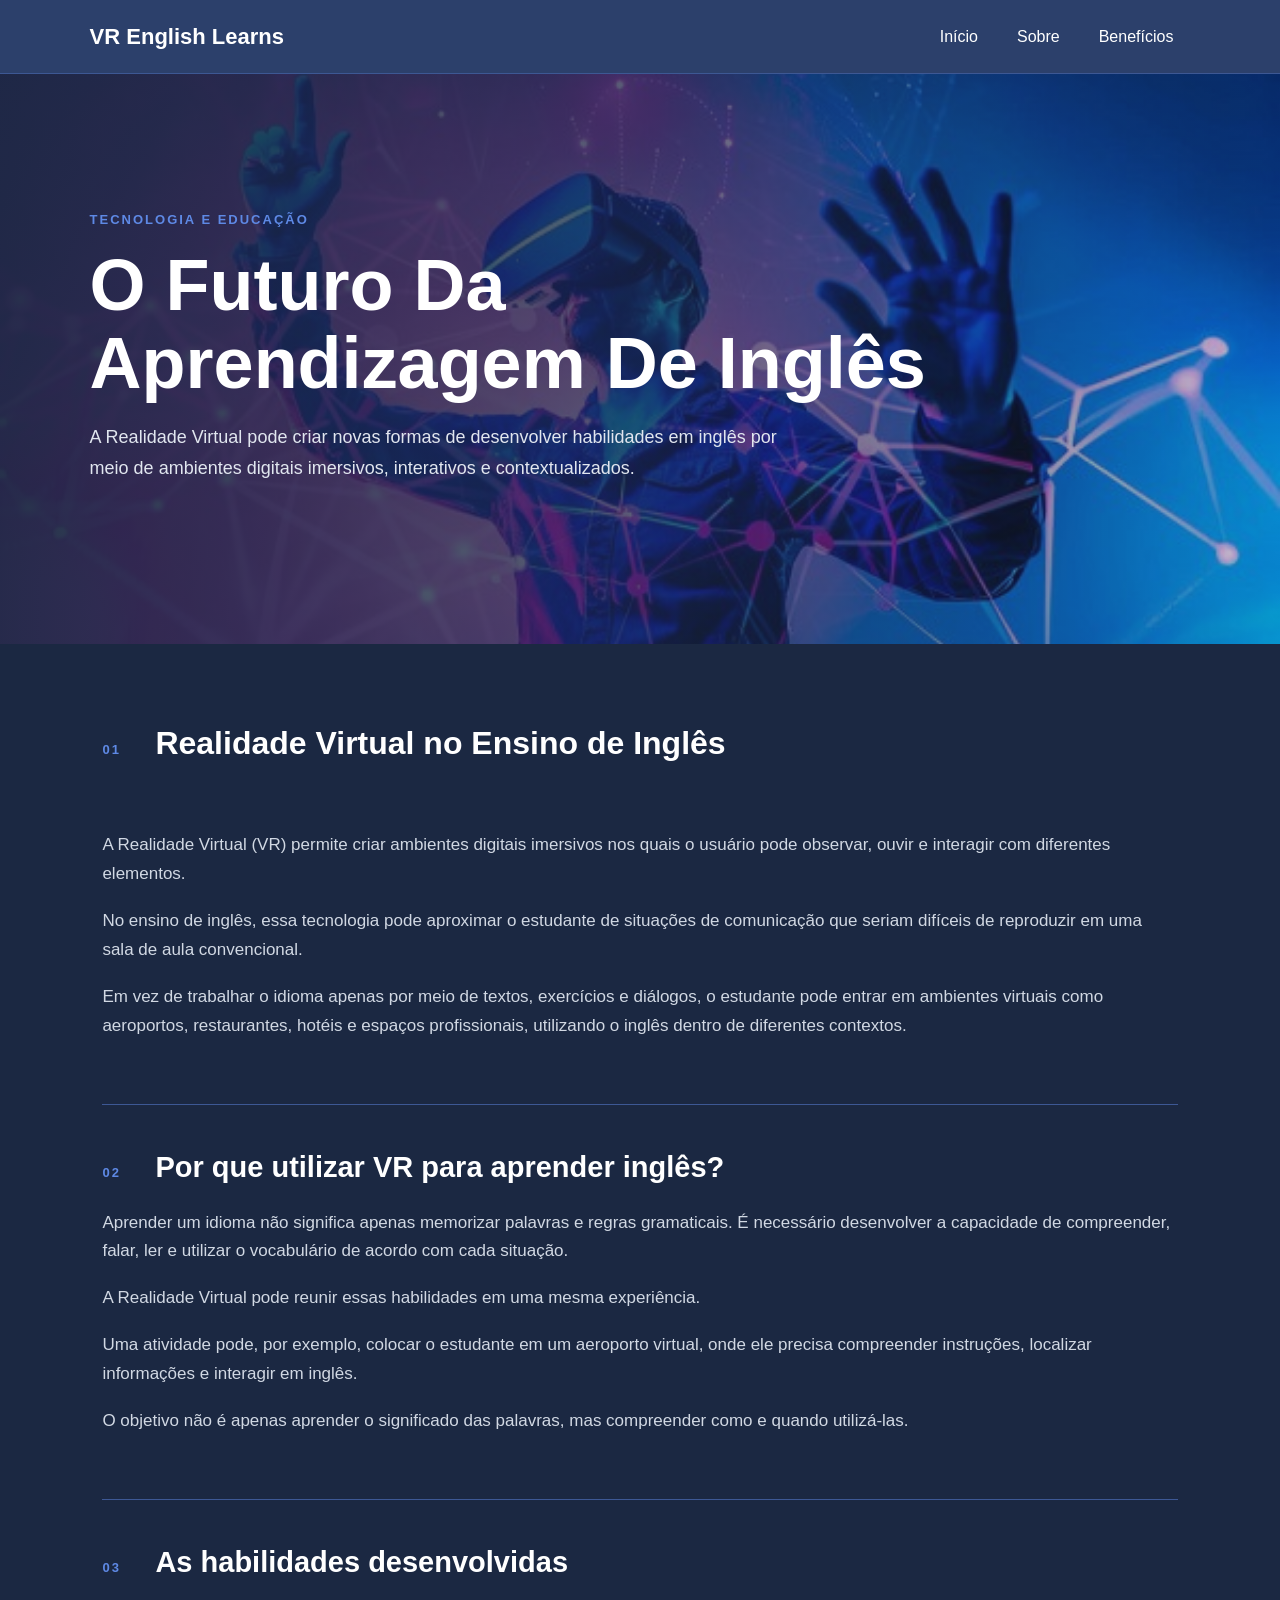
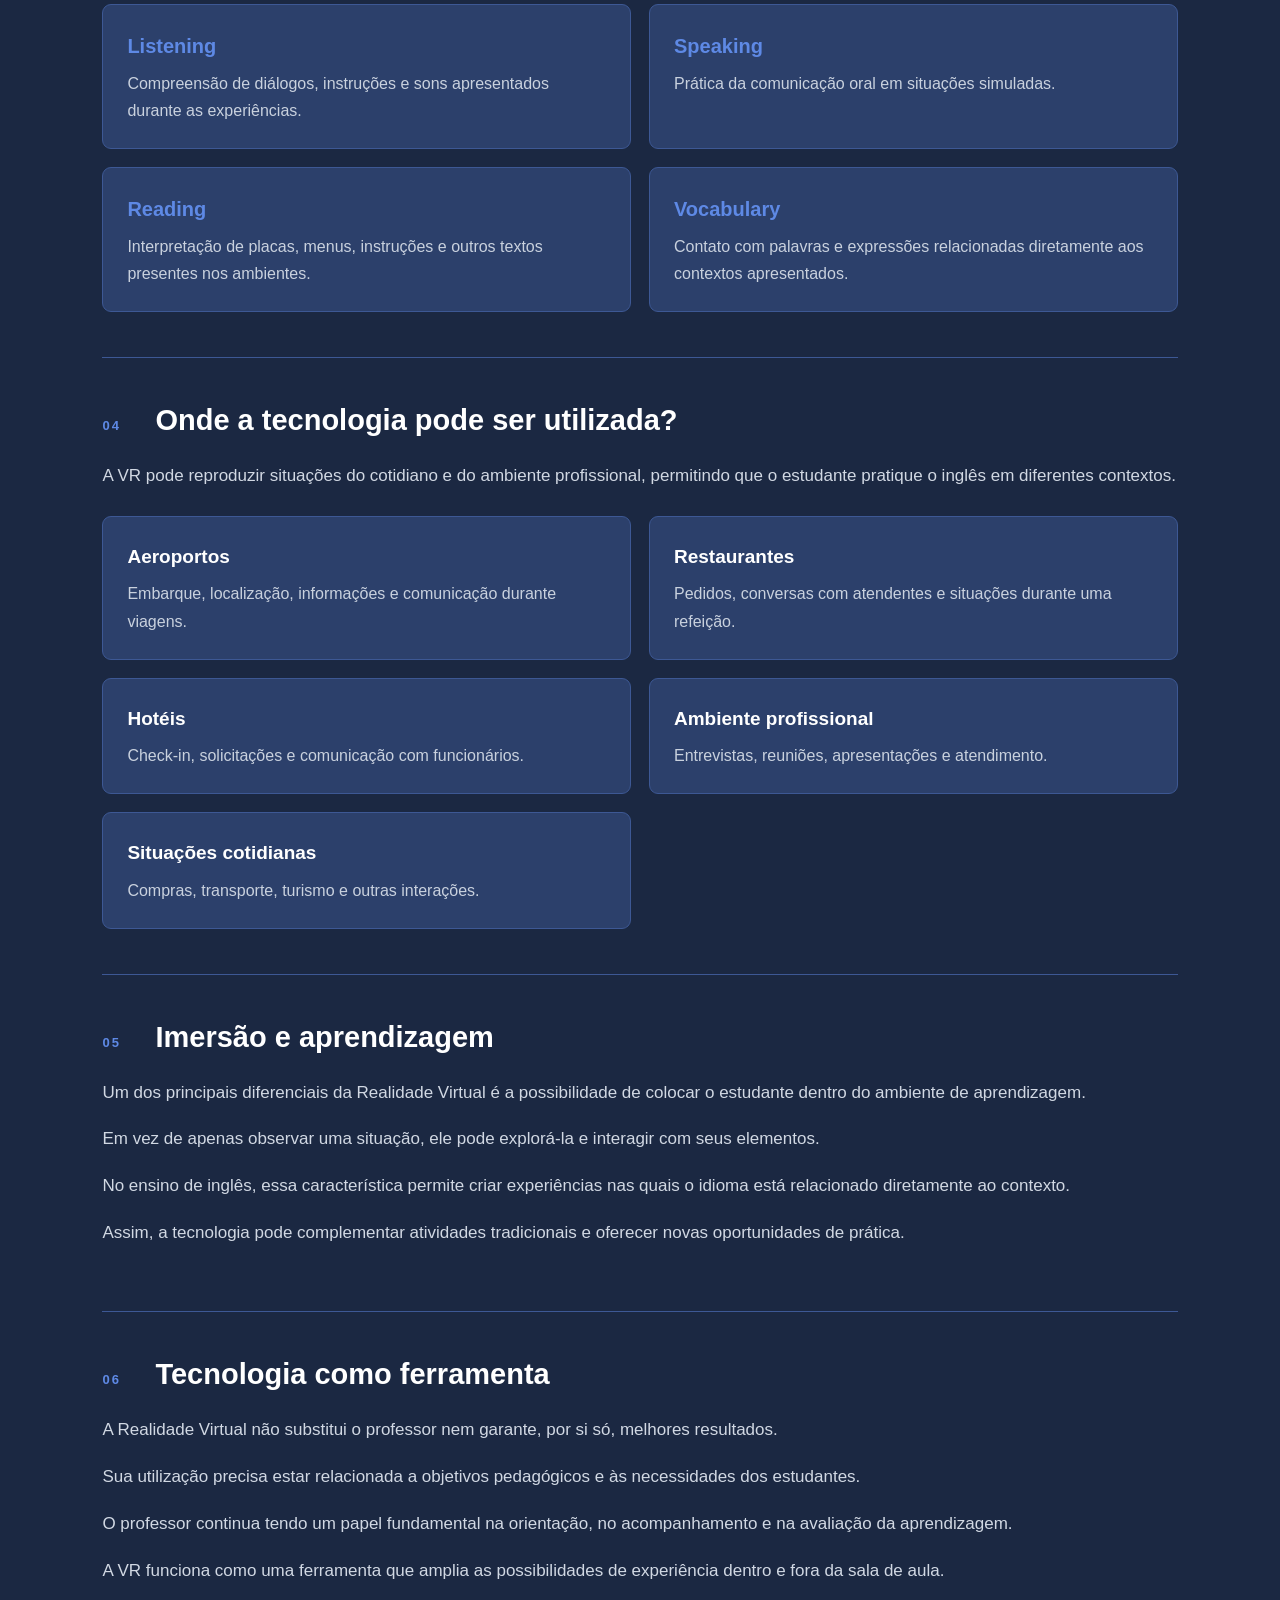
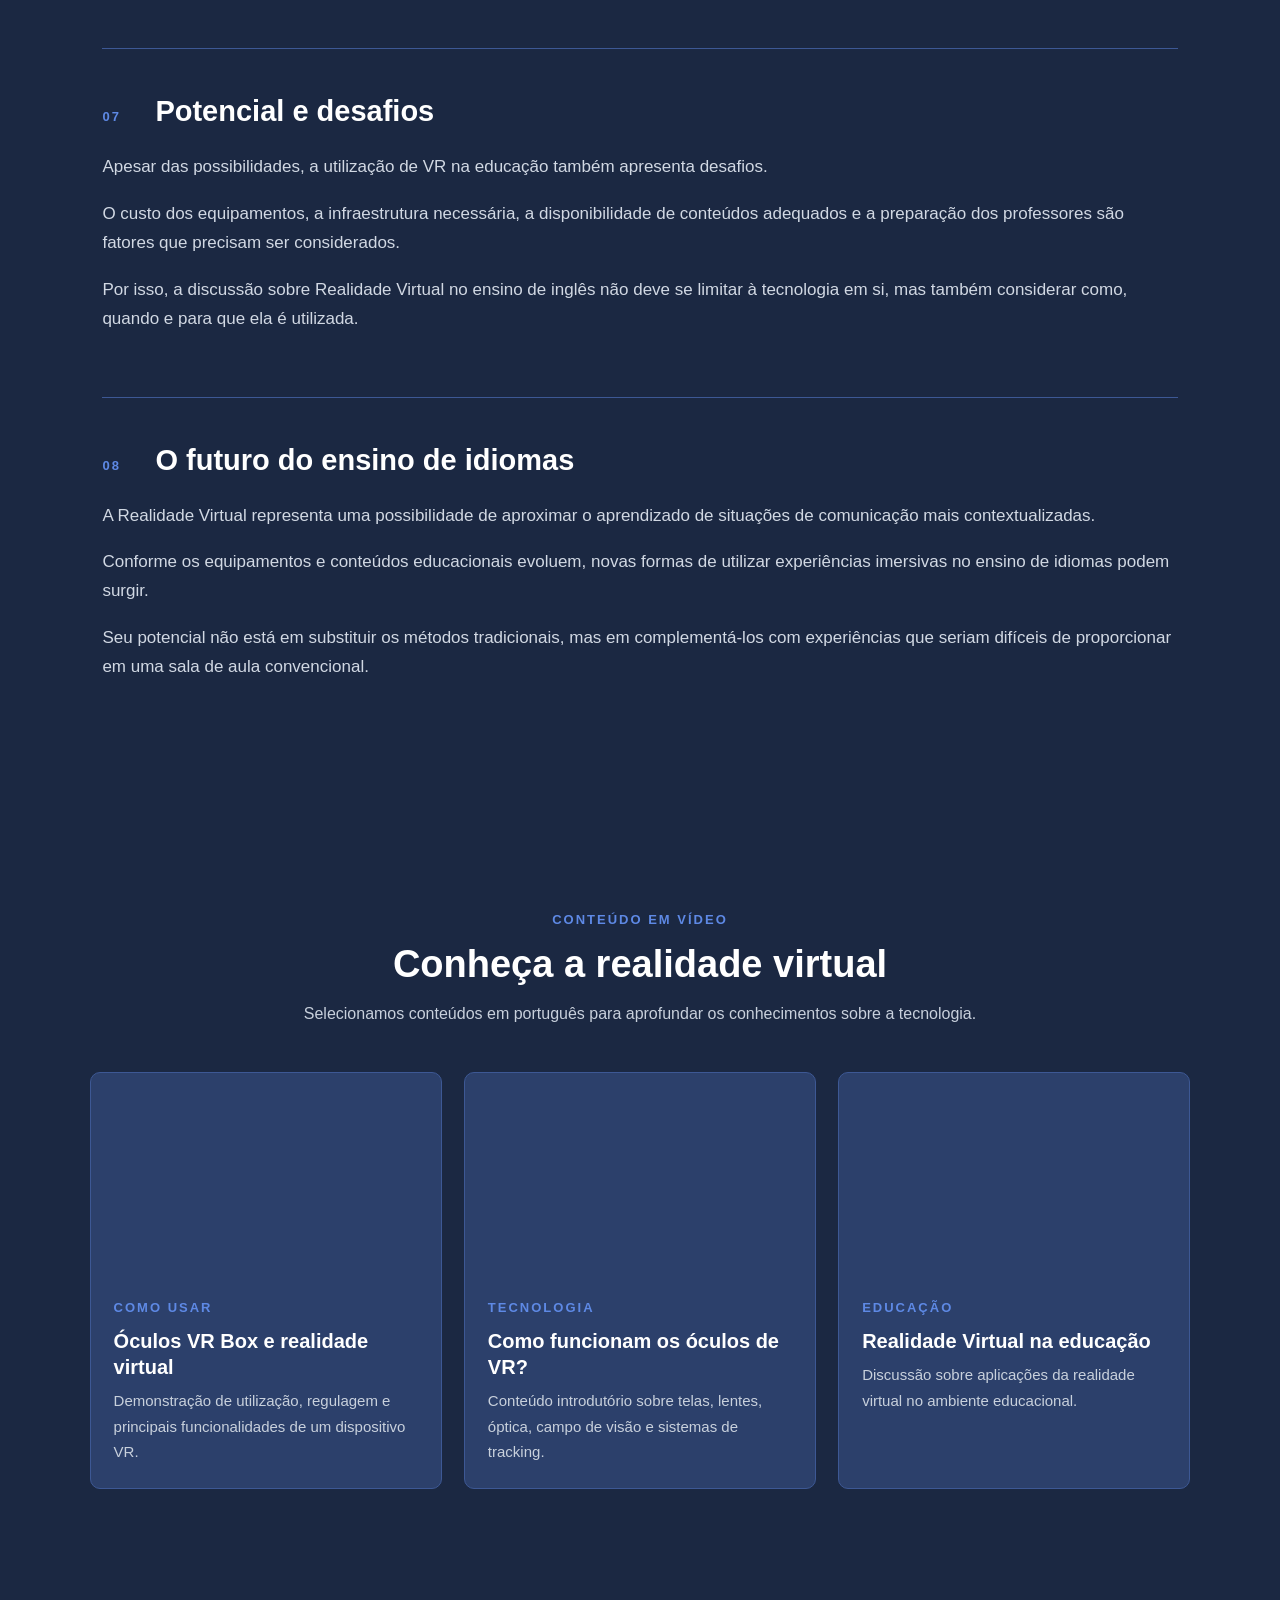
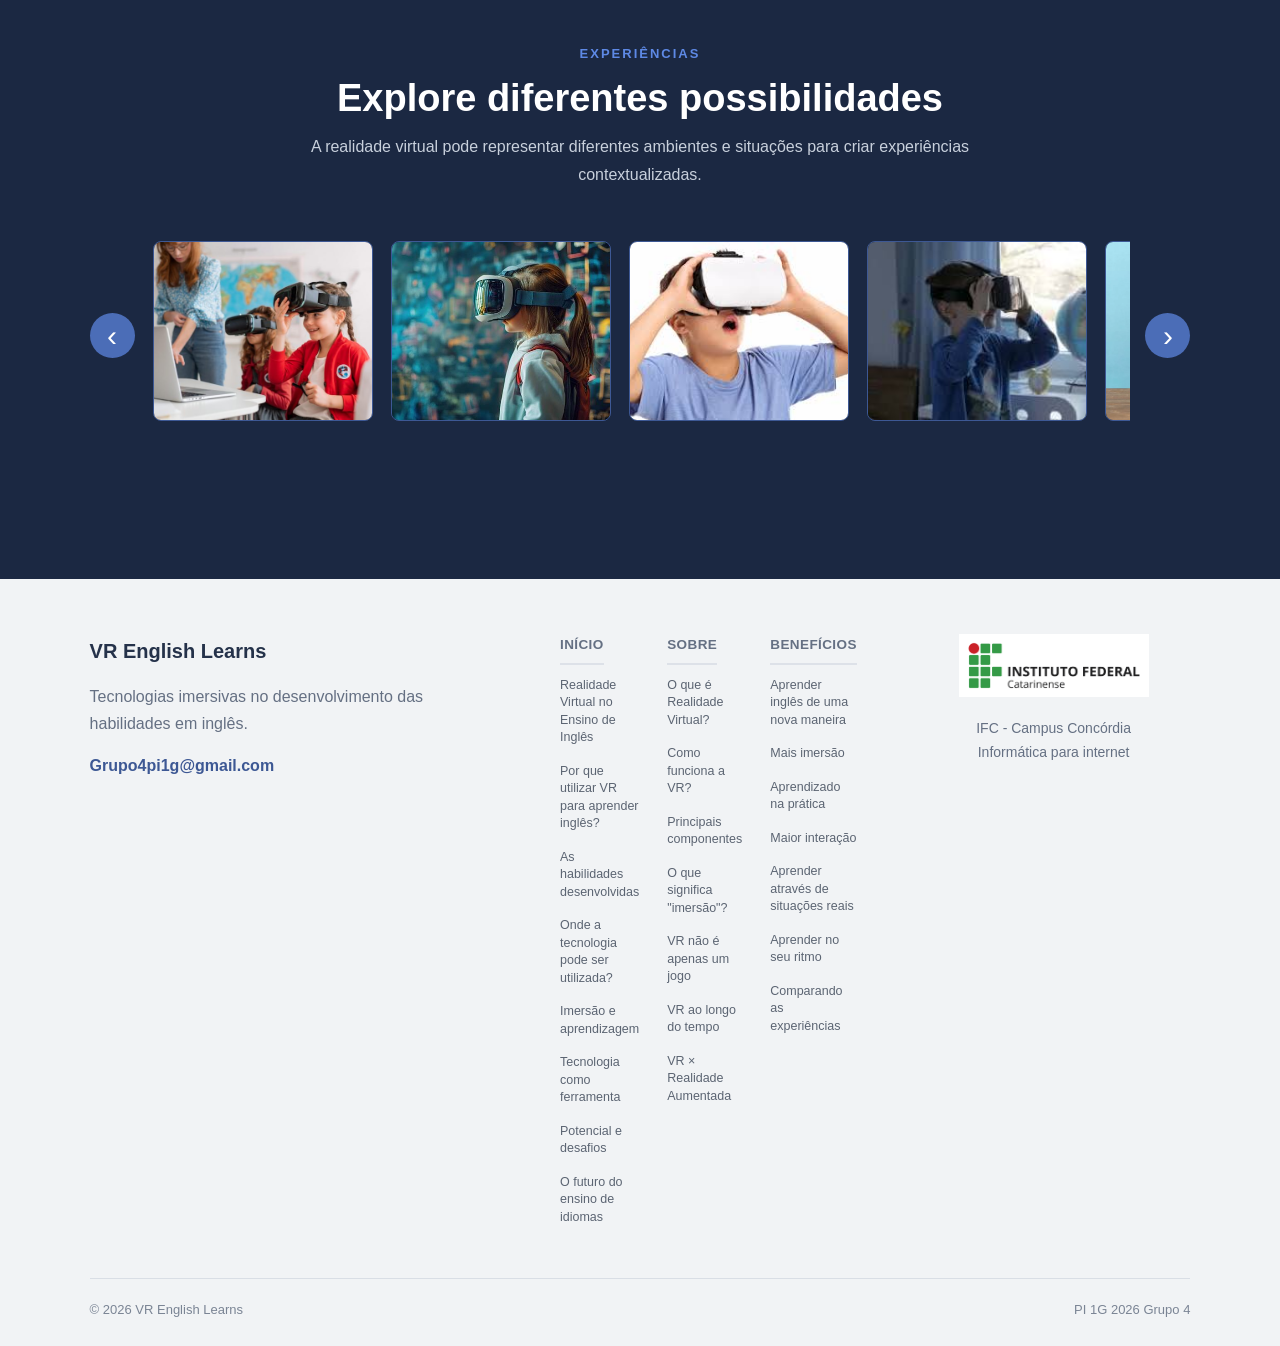
==== index.html @ e9de9f33 "Rename Index.html to index.html" ====
<!DOCTYPE html>
<html lang="pt-BR">
<head>
    <meta charset="UTF-8">
    <meta name="viewport" content="width=device-width, initial-scale=1.0">
    <title>VR English Learns - Realidade Virtual no Ensino de Inglês</title>
    <link rel="stylesheet" href="css/style.css">
    <script src="javascript/Scripts.js" defer></script>
</head>

<body>

<header id="header">

    <div class="logo">
        VR English Learns
    </div>

    <nav>
        <a href="index.html">Início</a>
        <a href="paginas/sobre.html">Sobre</a>
        <a href="paginas/beneficios.html">Benefícios</a>
    </nav>

</header>

<main>

    <section class="hero">

        <img src="imagens/inicio.jpeg" alt="Realidade virtual">

        <div class="hero-overlay"></div>

        <div class="hero-conteudo">

            <span class="tag">TECNOLOGIA E EDUCAÇÃO</span>

            <h1>O Futuro Da Aprendizagem De Inglês</h1>

            <p>
                A Realidade Virtual pode criar novas formas de
                desenvolver habilidades em inglês por meio de
                ambientes digitais imersivos, interativos e
                contextualizados.
            </p>

        </div>

    </section>


    <section class="secao_texto">

        <div class="titulo-secao">
            <span>01</span>
            <h2>Realidade Virtual no Ensino de Inglês</h2>
        </div>

        <div class="texto-informativo">

            <p>
                A Realidade Virtual (VR) permite criar ambientes
                digitais imersivos nos quais o usuário pode observar,
                ouvir e interagir com diferentes elementos.
            </p>

            <p>
                No ensino de inglês, essa tecnologia pode aproximar
                o estudante de situações de comunicação que seriam
                difíceis de reproduzir em uma sala de aula convencional.
            </p>

            <p>
                Em vez de trabalhar o idioma apenas por meio de textos,
                exercícios e diálogos, o estudante pode entrar em
                ambientes virtuais como aeroportos, restaurantes,
                hotéis e espaços profissionais, utilizando o inglês
                dentro de diferentes contextos.
            </p>

        </div>


        <div class="texto-informativo">

            <div class="titulo-secao pequeno">
                <span>02</span>
                <h2>Por que utilizar VR para aprender inglês?</h2>
            </div>


            <p>
                Aprender um idioma não significa apenas memorizar
                palavras e regras gramaticais. É necessário desenvolver
                a capacidade de compreender, falar, ler e utilizar
                o vocabulário de acordo com cada situação.
            </p>
         

            <p>
                A Realidade Virtual pode reunir essas habilidades
                em uma mesma experiência.
            </p>

            <p>
                Uma atividade pode, por exemplo, colocar o estudante
                em um aeroporto virtual, onde ele precisa compreender
                instruções, localizar informações e interagir em inglês.
            </p>

            <p>
                O objetivo não é apenas aprender o significado das
                palavras, mas compreender como e quando utilizá-las.
            </p>

        </div>


        <div class="texto-informativo">

            <div class="titulo-secao pequeno">
                <span>03</span>
                <h2>As habilidades desenvolvidas</h2>
            </div>

            <div class="habilidades">

                <div>
                    <strong>Listening</strong>
                    <p>
                        Compreensão de diálogos, instruções e sons
                        apresentados durante as experiências.
                    </p>
                </div>

                <div>
                    <strong>Speaking</strong>
                    <p>
                        Prática da comunicação oral em situações
                        simuladas.
                    </p>
                </div>

                <div>
                    <strong>Reading</strong>
                    <p>
                        Interpretação de placas, menus, instruções
                        e outros textos presentes nos ambientes.
                    </p>
                </div>

                <div>
                    <strong>Vocabulary</strong>
                    <p>
                        Contato com palavras e expressões relacionadas
                        diretamente aos contextos apresentados.
                    </p>
                </div>

            </div>

        </div>


        <div class="texto-informativo">

            <div class="titulo-secao pequeno">
                <span>04</span>
                <h2>Onde a tecnologia pode ser utilizada?</h2>
            </div>

            <p>
                A VR pode reproduzir situações do cotidiano e do
                ambiente profissional, permitindo que o estudante
                pratique o inglês em diferentes contextos.
            </p>

            <div class="contextos">

                <div>
                    <h3>Aeroportos</h3>
                    <p>
                        Embarque, localização, informações e
                        comunicação durante viagens.
                    </p>
                </div>

                <div>
                    <h3>Restaurantes</h3>
                    <p>
                        Pedidos, conversas com atendentes e
                        situações durante uma refeição.
                    </p>
                </div>

                <div>
                    <h3>Hotéis</h3>
                    <p>
                        Check-in, solicitações e comunicação
                        com funcionários.
                    </p>
                </div>

                <div>
                    <h3>Ambiente profissional</h3>
                    <p>
                        Entrevistas, reuniões, apresentações
                        e atendimento.
                    </p>
                </div>

                <div>
                    <h3>Situações cotidianas</h3>
                    <p>
                        Compras, transporte, turismo e
                        outras interações.
                    </p>
                </div>

            </div>

        </div>


        <div class="texto-informativo">

            <div class="titulo-secao pequeno">
                <span>05</span>
                <h2>Imersão e aprendizagem</h2>
            </div>

            <p>
                Um dos principais diferenciais da Realidade Virtual
                é a possibilidade de colocar o estudante dentro do
                ambiente de aprendizagem.
            </p>

            <p>
                Em vez de apenas observar uma situação, ele pode
                explorá-la e interagir com seus elementos.
            </p>

            <p>
                No ensino de inglês, essa característica permite
                criar experiências nas quais o idioma está relacionado
                diretamente ao contexto.
            </p>

            <p>
                Assim, a tecnologia pode complementar atividades
                tradicionais e oferecer novas oportunidades de prática.
            </p>

        </div>


        <div class="texto-informativo">

            <div class="titulo-secao pequeno">
                <span>06</span>
                <h2>Tecnologia como ferramenta</h2>
            </div>

            <p>
                A Realidade Virtual não substitui o professor nem
                garante, por si só, melhores resultados.
            </p>

            <p>
                Sua utilização precisa estar relacionada a objetivos
                pedagógicos e às necessidades dos estudantes.
            </p>

            <p>
                O professor continua tendo um papel fundamental
                na orientação, no acompanhamento e na avaliação
                da aprendizagem.
            </p>

            <p>
                A VR funciona como uma ferramenta que amplia as
                possibilidades de experiência dentro e fora da
                sala de aula.
            </p>

        </div>


        <div class="texto-informativo">

            <div class="titulo-secao pequeno">
                <span>07</span>
                <h2>Potencial e desafios</h2>
            </div>

            <p>
                Apesar das possibilidades, a utilização de VR na
                educação também apresenta desafios.
            </p>

            <p>
                O custo dos equipamentos, a infraestrutura necessária,
                a disponibilidade de conteúdos adequados e a preparação
                dos professores são fatores que precisam ser considerados.
            </p>

            <p>
                Por isso, a discussão sobre Realidade Virtual no ensino
                de inglês não deve se limitar à tecnologia em si, mas
                também considerar como, quando e para que ela é utilizada.
            </p>

        </div>


        <div class="texto-informativo">

            <div class="titulo-secao pequeno">
                <span>08</span>
                <h2>O futuro do ensino de idiomas</h2>
            </div>

            <p>
                A Realidade Virtual representa uma possibilidade de
                aproximar o aprendizado de situações de comunicação
                mais contextualizadas.
            </p>

            <p>
                Conforme os equipamentos e conteúdos educacionais
                evoluem, novas formas de utilizar experiências
                imersivas no ensino de idiomas podem surgir.
            </p>

            <p>
                Seu potencial não está em substituir os métodos
                tradicionais, mas em complementá-los com experiências
                que seriam difíceis de proporcionar em uma sala de
                aula convencional.
            </p>

        </div>

    </section>


    <section class="secao videos">

        <div class="titulo-central">

            <span>CONTEÚDO EM VÍDEO</span>

            <h2>Conheça a realidade virtual</h2>

            <p>
                Selecionamos conteúdos em português para aprofundar
                os conhecimentos sobre a tecnologia.
            </p>

        </div>

        <div class="videos-grid">

            <article class="video-card">

                <iframe
                    src="https://www.youtube.com/embed/bvEATBh4sY0"
                    title="Óculos VR Box - Como usar"
                    allowfullscreen>
                </iframe>

                <div>
                    <span>COMO USAR</span>
                    <h3>Óculos VR Box e realidade virtual</h3>
                    <p>
                        Demonstração de utilização, regulagem e
                        principais funcionalidades de um dispositivo VR.
                    </p>
                </div>

            </article>


            <article class="video-card">

                <iframe
                    src="https://www.youtube.com/embed/LKYN8C24J9c"
                    title="Como funcionam os óculos de realidade virtual"
                    allowfullscreen>
                </iframe>

                <div>
                    <span>TECNOLOGIA</span>
                    <h3>Como funcionam os óculos de VR?</h3>
                    <p>
                        Conteúdo introdutório sobre telas, lentes,
                        óptica, campo de visão e sistemas de tracking.
                    </p>
                </div>

            </article>


            <article class="video-card">

                <iframe
                    src="https://www.youtube.com/embed/qySUPrW4q5M"
                    title="Como a realidade virtual pode ser usada na educação"
                    allowfullscreen>
                </iframe>

                <div>
                    <span>EDUCAÇÃO</span>
                    <h3>Realidade Virtual na educação</h3>
                    <p>
                        Discussão sobre aplicações da realidade
                        virtual no ambiente educacional.
                    </p>
                </div>

            </article>

        </div>

    </section>


    <section class="carrossel-secao">

        <div class="titulo-central">

            <span>EXPERIÊNCIAS</span>

            <h2>Explore diferentes possibilidades</h2>

            <p>
                A realidade virtual pode representar diferentes
                ambientes e situações para criar experiências
                contextualizadas.
            </p>

        </div>

        <div class="carrossel-wrapper">

            <button id="anterior" class="carrossel-botao">‹</button>

            <div class="carrossel" id="carrossel">

                <div class="card-carrossel">
                    <img src="imagens/c1.jpg" alt="Experiência VR">
                </div>

                <div class="card-carrossel">
                    <img src="imagens/c2.jpg" alt="Experiência VR">
                </div>

                <div class="card-carrossel">
                    <img src="imagens/c3.jpg" alt="Experiência VR">
                </div>

                <div class="card-carrossel">
                    <img src="imagens/c4.jpg" alt="Experiência VR">
                </div>

                <div class="card-carrossel">
                    <img src="imagens/c5.jpg" alt="Experiência VR">
                </div>

                <div class="card-carrossel">
                    <img src="imagens/c6.jpg" alt="Experiência VR">
                </div>

                <div class="card-carrossel">
                    <img src="imagens/c7.jpg" alt="Experiência VR">
                </div>

                <div class="card-carrossel">
                    <img src="imagens/c8.jpg" alt="Experiência VR">
                </div>

                <div class="card-carrossel">
                    <img src="imagens/c9.jpg" alt="Experiência VR">
                </div>

                <div class="card-carrossel">
                    <img src="imagens/c10.jpg" alt="Experiência VR">
                </div>

                <div class="card-carrossel">
                    <img src="imagens/c11.jpg" alt="Experiência VR">
                </div>

            </div>

            <button id="proximo" class="carrossel-botao">›</button>

        </div>

    </section>

</main>


<footer id="footer">

    <div class="footer-conteudo">

        <div class="footer-coluna">

            <h3>VR English Learns</h3>

            <p>
                Tecnologias imersivas no desenvolvimento
                das habilidades em inglês.
            </p>

            <p class="email">
                Grupo4pi1g@gmail.com
            </p>

        </div>


      <div class="footer-coluna footer-coluna--mapa">

    

    <div class="footer-mapa-grupo">
        <a href="index.html" class="footer-mapa-titulo">Início</a>
        <a href="#vr_no_ensino">Realidade Virtual no Ensino de Inglês</a>
        <a href="#pq_utilizar">Por que utilizar VR para aprender inglês?</a>
        <a href="#habilidades">As habilidades desenvolvidas</a>
        <a href="#onde_usada">Onde a tecnologia pode ser utilizada?</a>
        <a href="#imersao">Imersão e aprendizagem</a>
        <a href="#tech_ferramente">Tecnologia como ferramenta</a>
        <a href="#potencial">Potencial e desafios</a>
        <a href="#futuro_ensino">O futuro do ensino de idiomas</a>
    </div>

    <div class="footer-mapa-grupo">
        <a href="paginas/sobre.html" class="footer-mapa-titulo">Sobre</a>
        <a href="paginas/sobre.html#o_que_e">O que é Realidade Virtual?</a>
        <a href="paginas/sobre.html#funcionamento">Como funciona a VR?</a>
        <a href="paginas/sobre.html#componentes">Principais componentes</a>
        <a href="paginas/sobre.html#imersao">O que significa "imersão"?</a>
        <a href="paginas/sobre.html#vr_apenas_jogo">VR não é apenas um jogo</a>
        <a href="paginas/sobre.html#vr_tempo">VR ao longo do tempo</a>
        <a href="paginas/sobre.html#vr_aumentada">VR × Realidade Aumentada</a>
    </div>

    <div class="footer-mapa-grupo">
        <a href="paginas/beneficios.html" class="footer-mapa-titulo">Benefícios</a>
        <a href="paginas/beneficios.html#1">Aprender inglês de uma nova maneira</a>
        <a href="paginas/beneficios.html#2">Mais imersão</a>
        <a href="paginas/beneficios.html#3">Aprendizado na prática</a>
        <a href="paginas/beneficios.html#4">Maior interação</a>
        <a href="paginas/beneficios.html#5">Aprender através de situações reais</a>
        <a href="paginas/beneficios.html#6">Aprender no seu ritmo</a>
        <a href="paginas/beneficios.html#7">Comparando as experiências</a>
    </div>

</div>


        <div class="footer-coluna footer-ifc">

            <img
                src="imagens/Logo_IFC_horizontal.png"
                alt="Logo do Instituto Federal Catarinense">

            <p>IFC - Campus Concórdia<br>
               Informática para internet
            </p>
            

        </div>

    </div>


    <div class="footer-bottom">

        <p>© 2026 VR English Learns</p>

        <p>PI 1G 2026 Grupo 4</p>

    </div>

</footer>


<button id="topo">↑</button>

</body>
</html>
---- css/style.css ----
:root {
    --azul-escuro: #1B2842;
    --azul-4: #2C406B;
    --azul-3: #3D5894;
    --azul-2: #4B6DB7;
    --azul-1: #5E89E5;
    --branco: #FFFFFF;
    --cinza: #F1F3F5;
    --cinza-borda: #D9DEE5;
    --texto: #25324A;
    --texto-claro: #657083;
}

* {
    margin: 0;
    padding: 0;
    box-sizing: border-box;
}

html {
    scroll-behavior: smooth;
}

body {
    background: var(--azul-escuro);
    color: var(--branco);
    font-family: Arial, Helvetica, sans-serif;
    line-height: 1.7;
}

a {
    text-decoration: none;
}

#header {
    width: 100%;
    min-height: 74px;
    padding: 0 7%;
    display: flex;
    align-items: center;
    justify-content: space-between;
    background: var(--azul-4);
    border-bottom: 1px solid var(--azul-3);
    position: sticky;
    top: 0;
    z-index: 1000;
}

.logo {
    color: var(--branco);
    font-size: 22px;
    font-weight: bold;
}

#header nav {
    display: flex;
    gap: 5px;
}

#header nav a {
    padding: 10px 17px;
    color: var(--branco);
    border-radius: 6px;
    transition: background 0.2s;
}

#header nav a:hover {
    background: var(--azul-3);
}

.menu-btn {
    display: none;
    border: 0;
    background: transparent;
    color: white;
    font-size: 27px;
    cursor: pointer;
}

.hero {
    min-height: 570px;
    position: relative;
    display: flex;
    align-items: center;
    overflow: hidden;
}

.hero img {
    position: absolute;
    inset: 0;
    width: 100%;
    height: 100%;
    object-fit: cover;
}

.hero-overlay {
    position: absolute;
    inset: 0;
    background: linear-gradient(
        90deg,
        rgba(27, 40, 66, 0.95),
        rgba(27, 40, 66, 0.72),
        rgba(27, 40, 66, 0.25)
    );
}

.hero-conteudo {
    width: 86%;
    max-width: 1200px;
    margin: auto;
    position: relative;
    z-index: 2;
}

.tag,
.titulo-secao span,
.titulo-central span,
.video-card span {
    color: var(--azul-1);
    font-size: 13px;
    font-weight: bold;
    letter-spacing: 2px;
}

.hero-conteudo h1 {
    max-width: 850px;
    margin: 15px 0 20px;
    font-size: clamp(42px, 6vw, 72px);
    line-height: 1.08;
}

.hero-conteudo p {
    max-width: 700px;
    margin-bottom: 30px;
    color: #E1E6EF;
    font-size: 18px;
}

.botao {
    display: inline-block;
    padding: 13px 23px;
    background: var(--azul-1);
    color: white;
    border-radius: 7px;
    font-weight: bold;
    transition: background 0.2s, transform 0.2s;
}

.botao:hover {
    background: var(--azul-2);
    transform: translateY(-2px);
}

.secao_texto {
    width: 84%;
    max-width: 1150px;
    margin: auto;
    padding: 80px 0;
}

.texto-informativo {
    padding: 45px 0;
    border-bottom: 1px solid var(--azul-3);
    scroll-margin-top: 100px;
}

.texto-informativo:last-child {
    border-bottom: 0;
}

.titulo-secao {
    display: flex;
    align-items: baseline;
    gap: 18px;
    margin-bottom: 24px;
}

.titulo-secao span {
    min-width: 35px;
}

.titulo-secao h2 {
    font-size: 32px;
    line-height: 1.2;
}

.titulo-secao.pequeno h2 {
    font-size: 29px;
}

.texto-informativo > p {
    margin-bottom: 18px;
    color: #D1D8E3;
    font-size: 17px;
}

.habilidades {
    display: grid;
    grid-template-columns: repeat(2, 1fr);
    gap: 18px;
}

.habilidades div,
.contextos div,
.componentes div,
.aplicacoes div,
.situacoes div {
    padding: 24px;
    background: var(--azul-4);
    border: 1px solid var(--azul-3);
    border-radius: 9px;
}

.habilidades strong {
    color: var(--azul-1);
    font-size: 20px;
}

.habilidades p,
.contextos p,
.componentes p,
.aplicacoes p,
.situacoes p {
    margin-top: 7px;
    color: #C9D1DE;
}

.contextos {
    display: grid;
    grid-template-columns: repeat(2, 1fr);
    gap: 18px;
    margin-top: 25px;
}

.contextos h3,
.componentes h3,
.aplicacoes h3,
.situacoes h3 {
    color: white;
    font-size: 19px;
}

.componentes {
    display: grid;
    grid-template-columns: repeat(2, 1fr);
    gap: 18px;
}

.aplicacoes {
    display: grid;
    grid-template-columns: repeat(2, 1fr);
    gap: 18px;
    margin-top: 25px;
}

.linha-tempo {
    display: grid;
    grid-template-columns: repeat(2, 1fr);
    gap: 20px;
}

.linha-tempo div {
    padding: 25px;
    border-left: 3px solid var(--azul-1);
    background: var(--azul-4);
}

.linha-tempo strong {
    color: var(--azul-1);
    font-size: 19px;
}

.linha-tempo p {
    margin-top: 8px;
    color: #CBD3DF;
}

.comparacao {
    display: grid;
    grid-template-columns: 1fr 1fr;
    gap: 22px;
    margin-top: 25px;
}

.comparacao > div {
    padding: 30px;
    background: var(--azul-4);
    border: 1px solid var(--azul-3);
    border-radius: 10px;
}

.comparacao h3 {
    margin-bottom: 12px;
    color: var(--azul-1);
}

.comparacao strong {
    display: block;
    margin-bottom: 10px;
}

.formula,
.frase-destaque,
.frase-ingles {
    display: inline-block;
    margin: 12px 0 20px;
    padding: 14px 20px;
    background: var(--azul-4);
    border-left: 3px solid var(--azul-1);
    color: white;
    font-weight: bold;
}

.frase-ingles {
    font-size: 20px;
    color: var(--azul-1);
}

.processo {
    display: flex;
    flex-wrap: wrap;
    align-items: center;
    gap: 12px;
    margin: 25px 0;
}

.processo span {
    padding: 10px 16px;
    background: var(--azul-4);
    border: 1px solid var(--azul-3);
    border-radius: 6px;
}

.processo b {
    color: var(--azul-1);
}

.situacoes {
    display: grid;
    grid-template-columns: repeat(3, 1fr);
    gap: 18px;
    margin-top: 25px;
}

.comparacao-aprendizado {
    display: grid;
    grid-template-columns: 1fr 1fr;
    gap: 22px;
    margin: 30px 0;
}

.comparacao-aprendizado > div {
    padding: 28px;
    background: var(--azul-4);
    border: 1px solid var(--azul-3);
    border-radius: 10px;
}

.comparacao-aprendizado h3 {
    margin-bottom: 20px;
}

.fluxo {
    display: flex;
    flex-wrap: wrap;
    gap: 10px;
    align-items: center;
    color: #D5DCE7;
}

.fluxo span {
    color: var(--azul-1);
    font-weight: bold;
}

.destaque-fluxo {
    color: white;
}

.videos {
    width: 86%;
    max-width: 1200px;
    margin: auto;
    padding: 80px 0;
}

.titulo-central {
    max-width: 750px;
    margin: 0 auto 45px;
    text-align: center;
}

.titulo-central h2 {
    margin: 10px 0 12px;
    font-size: 38px;
    line-height: 1.2;
}

.titulo-central p {
    color: #C8D0DC;
    font-size: 16px;
}

.videos-grid {
    display: grid;
    grid-template-columns: repeat(3, 1fr);
    gap: 22px;
}

.video-card {
    overflow: hidden;
    background: var(--azul-4);
    border: 1px solid var(--azul-3);
    border-radius: 10px;
}

.video-card iframe {
    display: block;
    width: 100%;
    aspect-ratio: 16 / 9;
    border: 0;
}

.video-card > div {
    padding: 23px;
}

.video-card h3 {
    margin: 8px 0;
    font-size: 20px;
    line-height: 1.3;
}

.video-card p {
    color: #C8D0DC;
    font-size: 15px;
}

.carrossel-secao {
    width: 86%;
    max-width: 1200px;
    margin: auto;
    padding: 70px 0 90px;
}

.carrossel-wrapper {
    display: flex;
    align-items: center;
    gap: 15px;
}

.carrossel {
    width: 100%;
    display: flex;
    gap: 18px;
    overflow-x: auto;
    scroll-behavior: smooth;
    scrollbar-width: none;
    padding: 8px 3px 18px;
}

.carrossel::-webkit-scrollbar {
    display: none;
}

.card-carrossel {
    flex: 0 0 220px;
    height: 180px;
    overflow: hidden;
    border-radius: 8px;
    border: 1px solid var(--azul-3);
}

.card-carrossel img {
    width: 100%;
    height: 100%;
    object-fit: cover;
    transition: transform 0.3s;
}

.card-carrossel:hover img {
    transform: scale(1.04);
}

.carrossel-botao {
    width: 45px;
    height: 45px;
    flex-shrink: 0;
    border: 0;
    border-radius: 50%;
    background: var(--azul-2);
    color: white;
    font-size: 30px;
    cursor: pointer;
}

.carrossel-botao:hover {
    background: var(--azul-1);
}
.footer-coluna--mapa {
    display: grid;
    grid-template-columns: repeat(3, 1fr);
    gap: 28px;
}

.footer-mapa-grupo {
    display: flex;
    flex-direction: column;
}

.footer-mapa-titulo {
    font-weight: 700;
    font-size: 13.5px;
    text-transform: uppercase;
    letter-spacing: .4px;
    margin-bottom: 8px;
    padding-bottom: 6px;
    border-bottom: 2px solid #DDE1E8;
}

.footer-mapa-grupo a:not(.footer-mapa-titulo) {
    font-size: 12.5px;
    color: #5B6472;
    padding: 4px 0;
    line-height: 1.4;
    transition: color .2s ease;
}

.footer-mapa-grupo a:not(.footer-mapa-titulo):hover,
.footer-mapa-grupo a:not(.footer-mapa-titulo):focus-visible {
    color: #4B6DB7;
    text-decoration: underline;
}

@media (max-width: 700px) {
    .footer-coluna--mapa {
        grid-template-columns: 1fr;
        gap: 20px;
    }
}
#footer {
    margin-top: 50px;
    padding: 55px 7% 25px;
    background: var(--cinza);
    color: var(--texto);
}

.footer-conteudo {
    max-width: 1150px;
    margin: auto;
    display: grid;
    grid-template-columns: 1.5fr 1fr 1fr;
    gap: 60px;
}

.footer-coluna h3 {
    margin-bottom: 15px;
    font-size: 20px;
}

.footer-coluna p {
    color: var(--texto-claro);
}

.footer-coluna a {
    display: block;
    width: fit-content;
    margin-bottom: 8px;
    color: var(--texto-claro);
    transition: color 0.2s;
}

.footer-coluna a:hover {
    color: var(--azul-2);
}

.email {
    margin-top: 15px;
    color: var(--azul-3) !important;
    font-weight: bold;
}

.footer-ifc {
    text-align: center;
}

.footer-ifc img {
    width: 190px;
    max-width: 100%;
    margin-bottom: 12px;
}

.footer-ifc p {
    font-size: 14px;
}

.footer-bottom {
    max-width: 1150px;
    margin: 40px auto 0;
    padding-top: 20px;
    display: flex;
    justify-content: space-between;
    border-top: 1px solid var(--cinza-borda);
    color: #7A8494;
    font-size: 13px;
}

#topo {
    position: fixed;
    right: 22px;
    bottom: 22px;
    width: 45px;
    height: 45px;
    border: 0;
    border-radius: 50%;
    background: var(--azul-1);
    color: white;
    font-size: 20px;
    cursor: pointer;
    opacity: 0;
    visibility: hidden;
    transition: opacity 0.2s;
}

#topo.visivel {
    opacity: 1;
    visibility: visible;
}

@media (max-width: 950px) {

    .videos-grid {
        grid-template-columns: 1fr 1fr;
    }

    .cards,
    .situacoes {
        grid-template-columns: 1fr 1fr;
    }

    .footer-conteudo {
        grid-template-columns: 1fr 1fr;
    }

    .footer-ifc {
        grid-column: span 2;
    }

}

@media (max-width: 680px) {

    #header {
        padding: 0 5%;
    }

    #header nav {
        display: none;
        position: absolute;
        top: 74px;
        left: 0;
        width: 100%;
        padding: 15px;
        background: var(--azul-4);
        flex-direction: column;
    }

    #header nav.aberto {
        display: flex;
    }

    #header nav a {
        width: 100%;
        text-align: center;
    }

    .menu-btn {
        display: block;
    }

    .hero {
        min-height: 500px;
    }

    .hero-conteudo {
        width: 90%;
    }

    .hero-conteudo h1 {
        font-size: 42px;
    }

    .secao_texto,
    .videos,
    .carrossel-secao {
        width: 90%;
    }

    .titulo-secao h2 {
        font-size: 27px;
    }

    .habilidades,
    .contextos,
    .componentes,
    .aplicacoes,
    .linha-tempo,
    .comparacao,
    .situacoes,
    .comparacao-aprendizado,
    .videos-grid {
        grid-template-columns: 1fr;
    }

    .processo {
        align-items: flex-start;
        flex-direction: column;
    }

    .processo b {
        transform: rotate(90deg);
    }

    .carrossel-botao {
        display: none;
    }

    .card-carrossel {
        flex-basis: 75%;
    }

    .footer-conteudo {
        grid-template-columns: 1fr;
        gap: 35px;
    }

    .footer-ifc {
        grid-column: auto;
    }

    .footer-bottom {
        flex-direction: column;
        gap: 7px;
        text-align: center;
    }

}
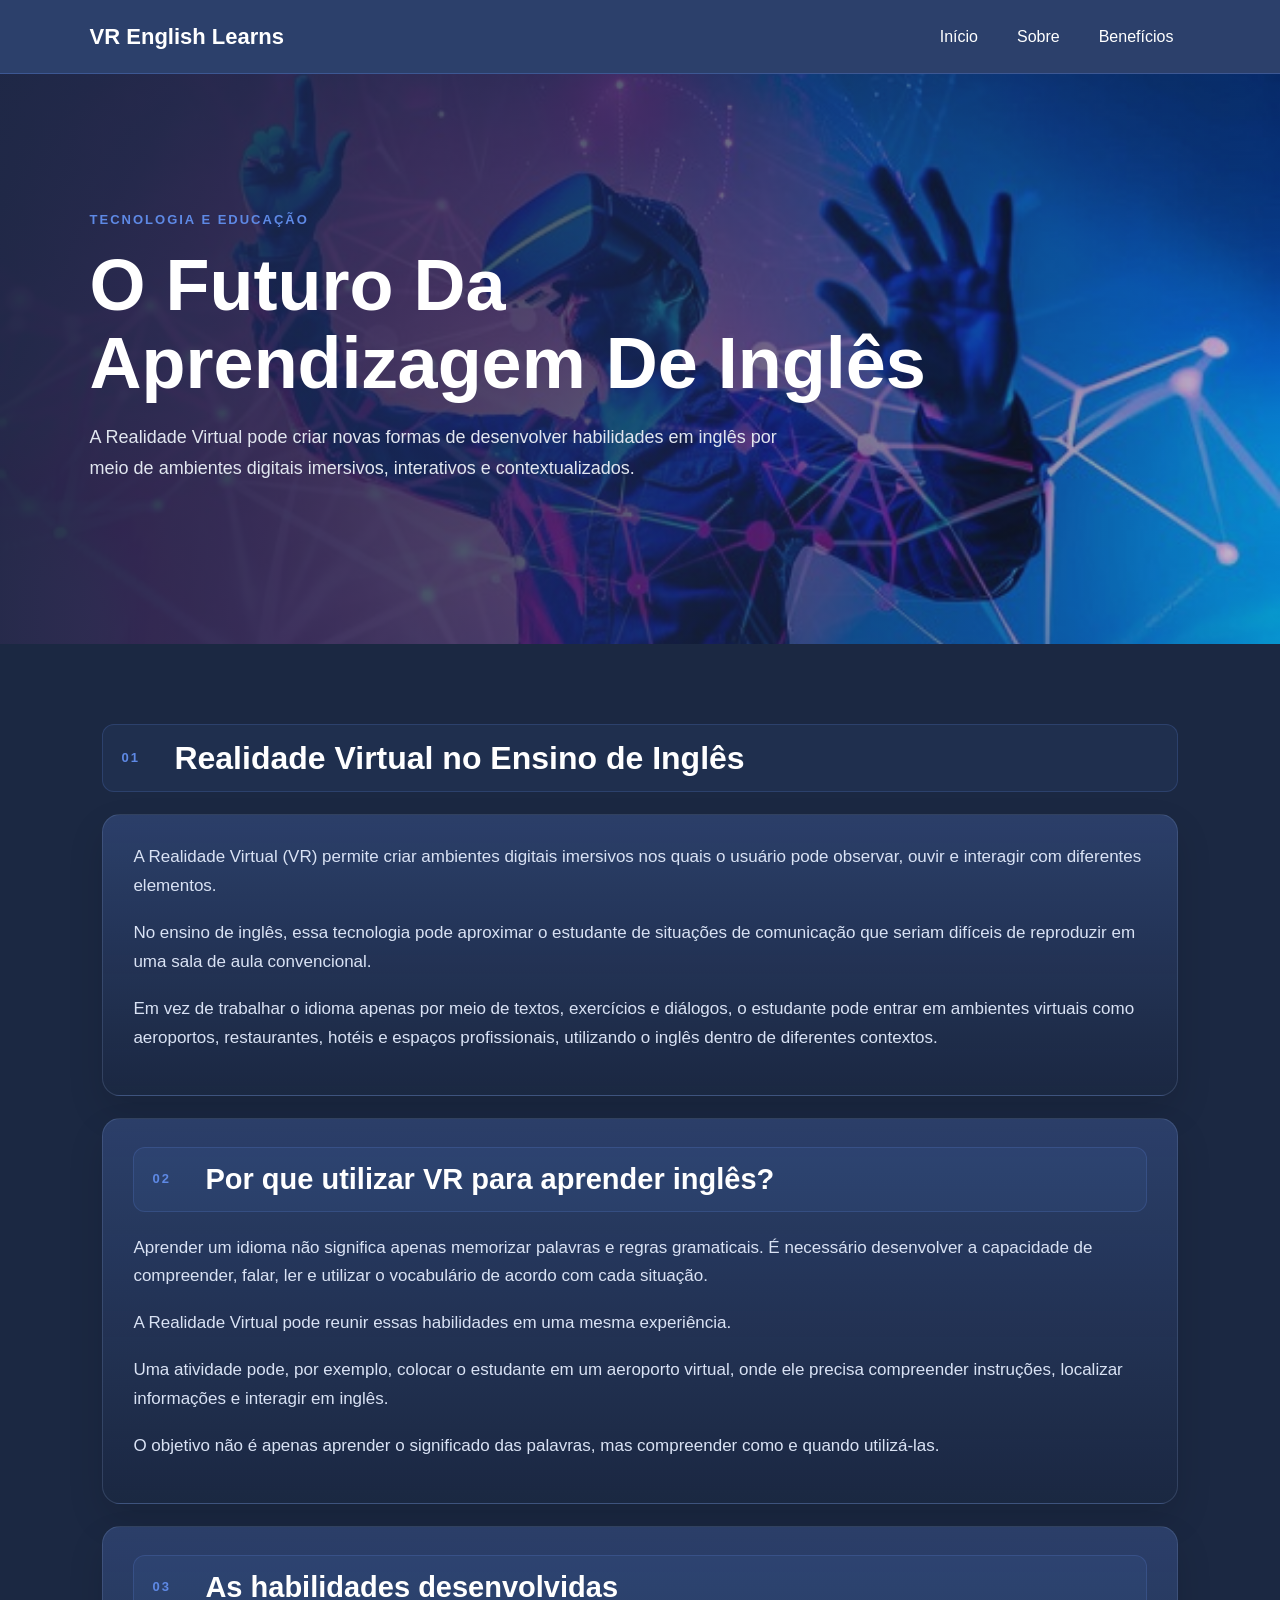
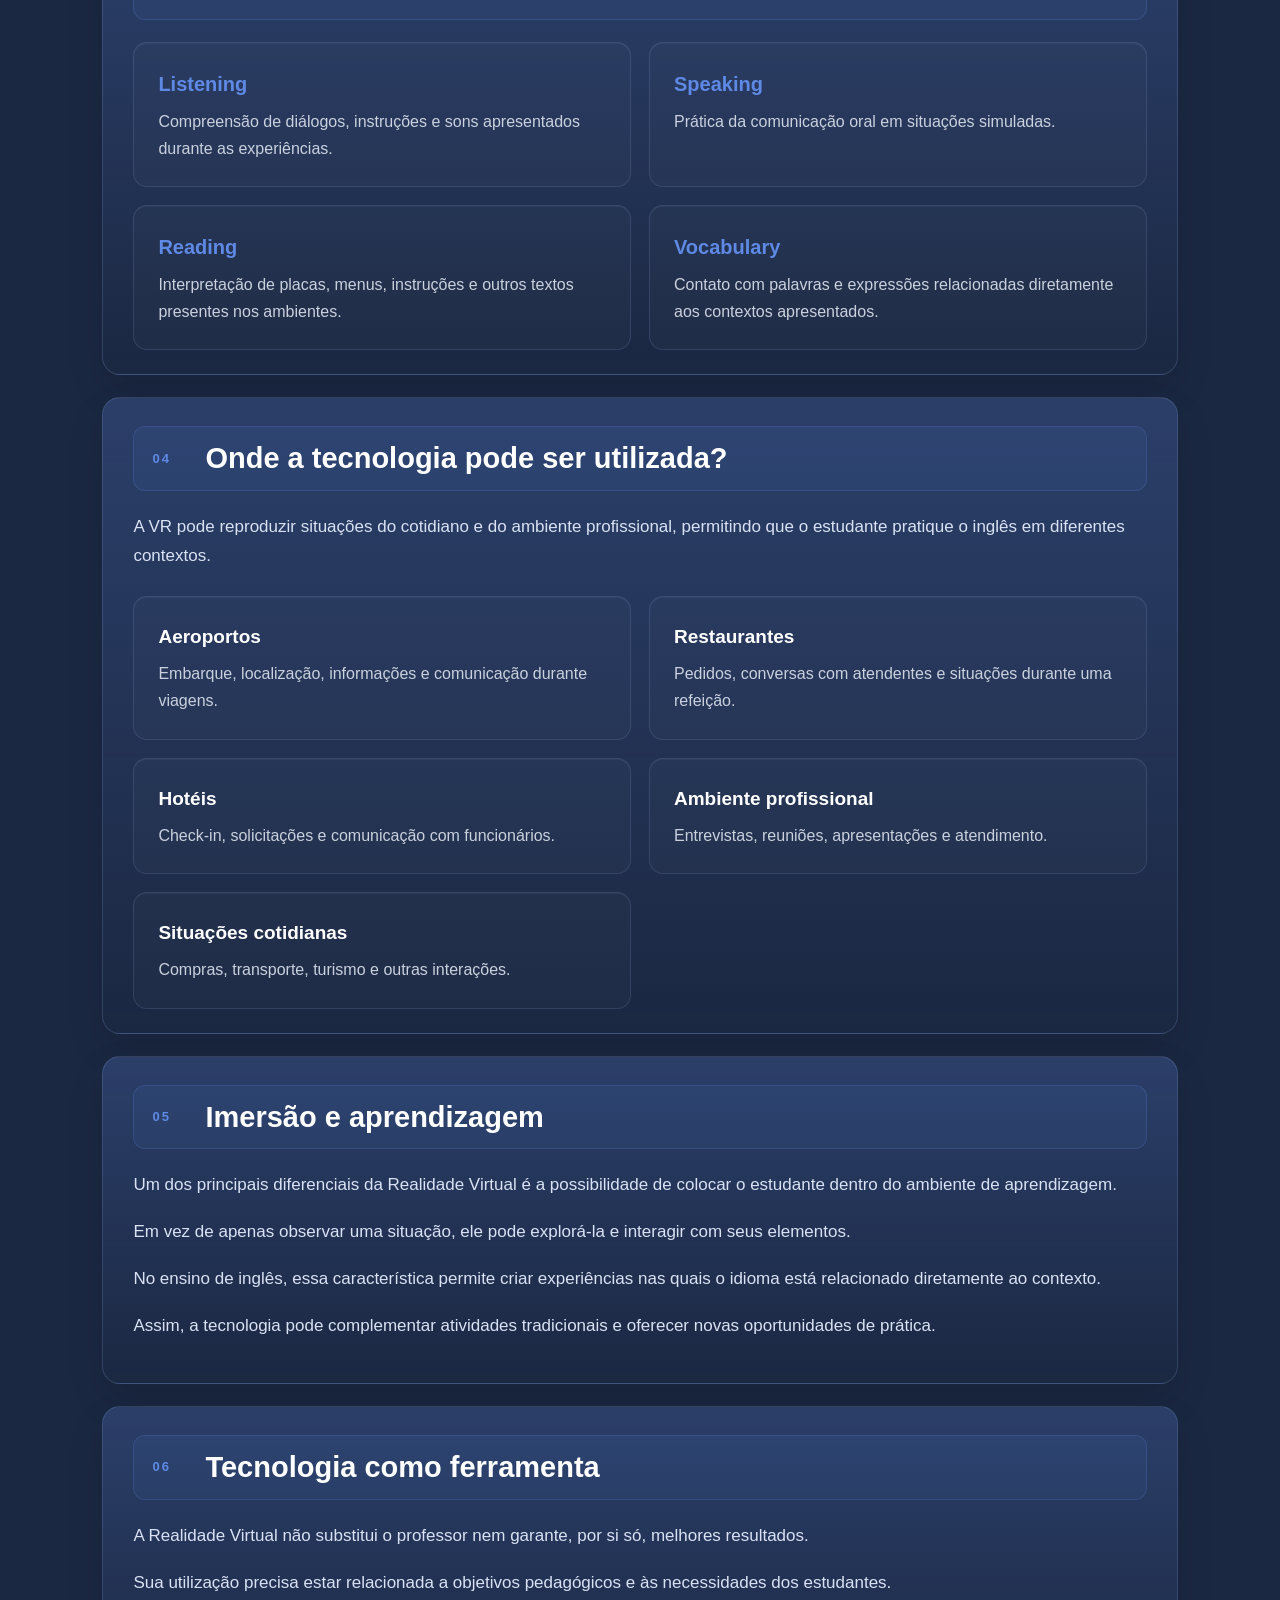
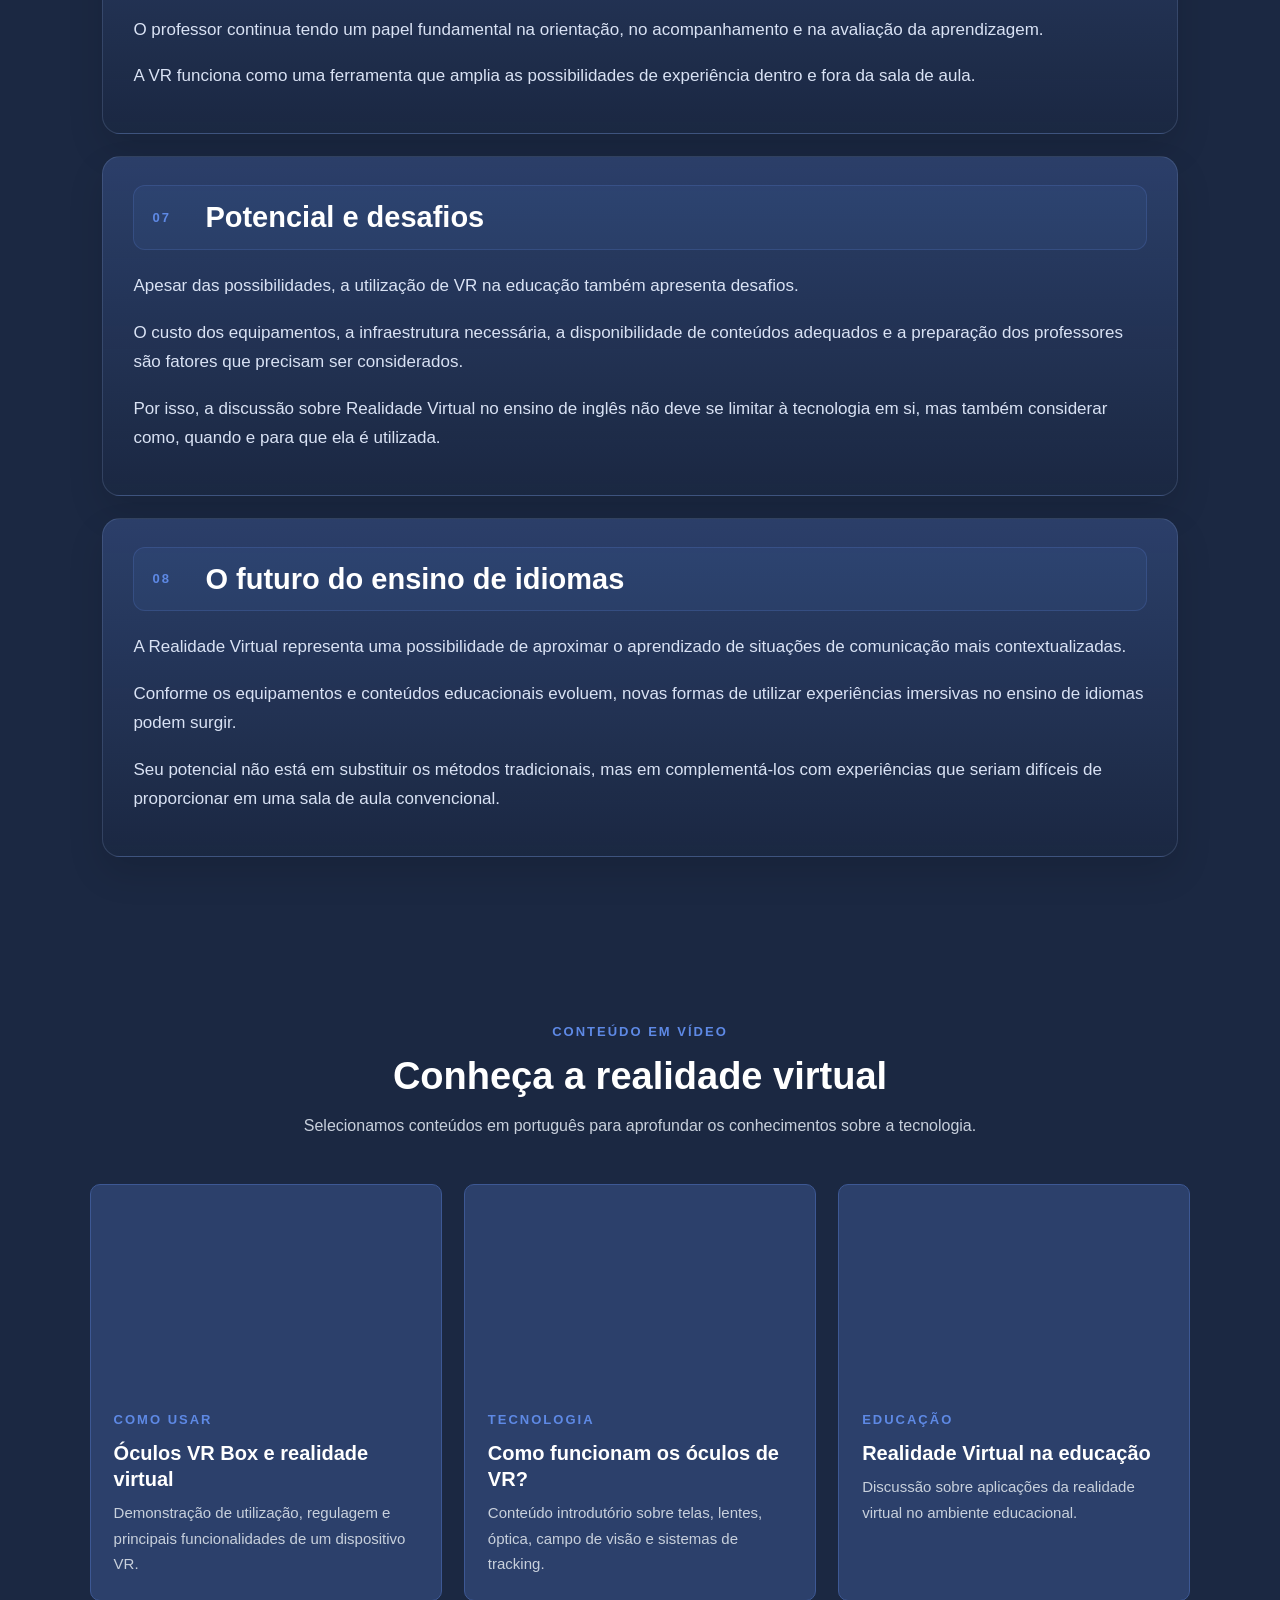
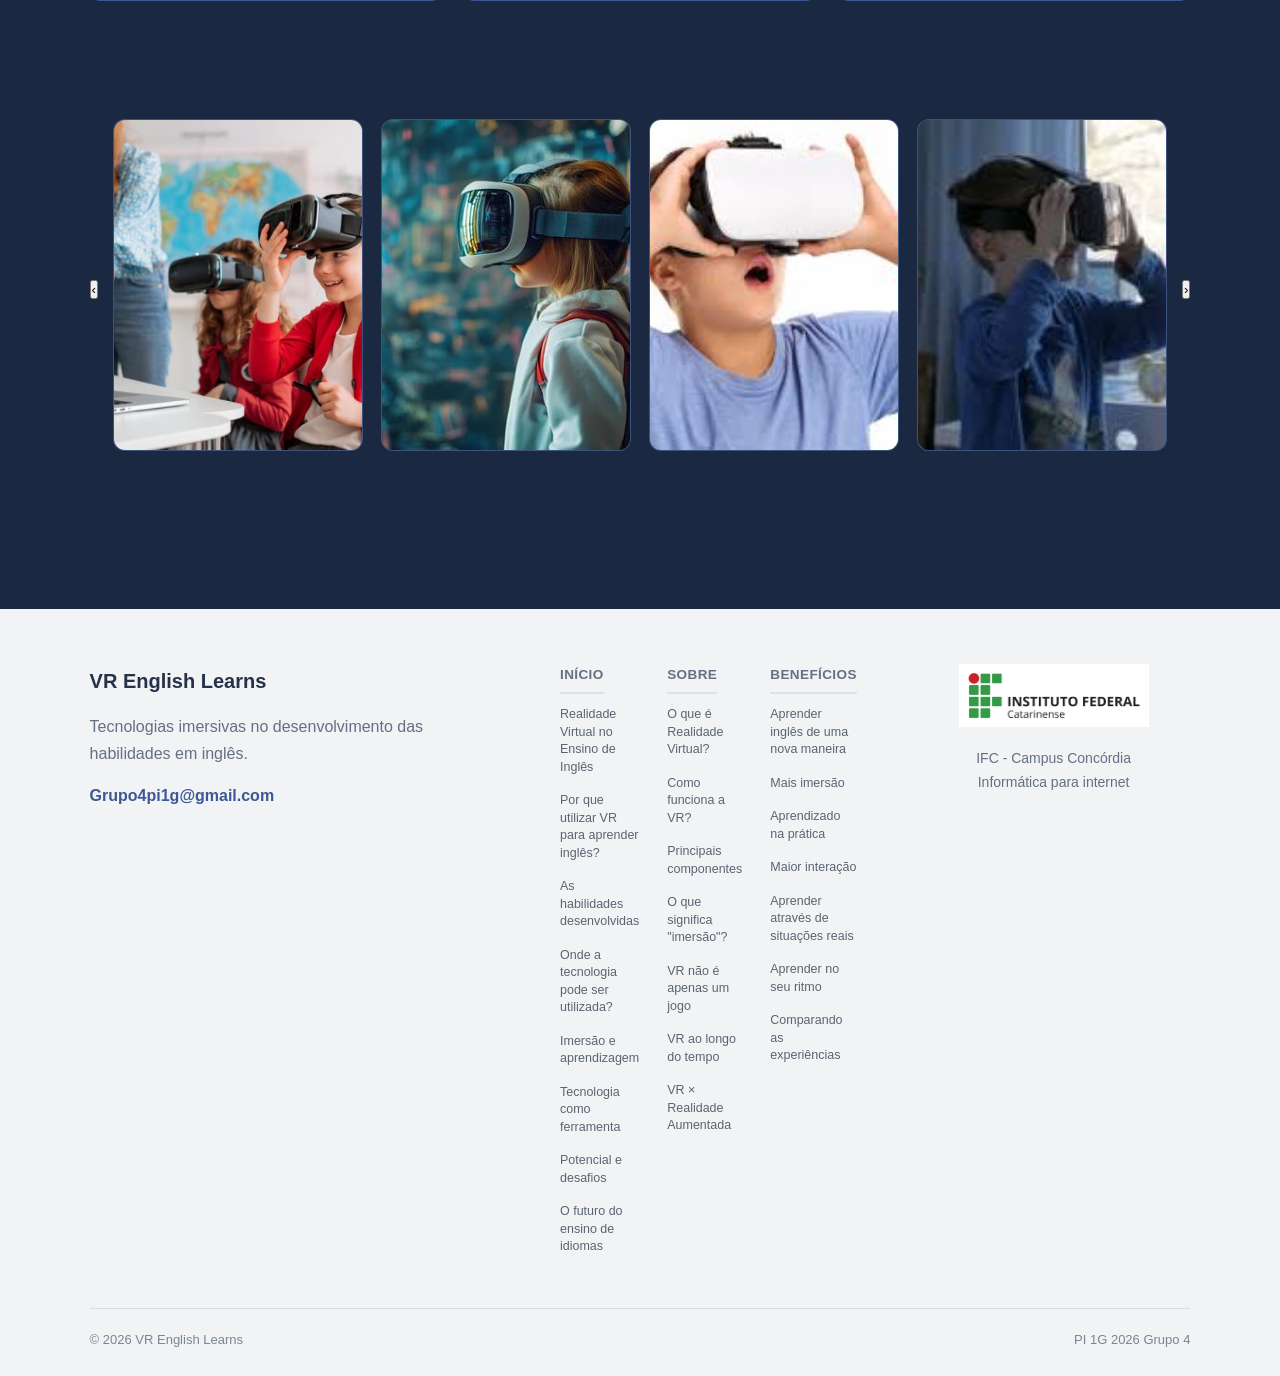
==== commit 77270cd9: "parte da paralela" ====
--- a/index.html
+++ b/index.html
@@ -428,25 +428,11 @@
 
     <section class="carrossel-secao">
 
-        <div class="titulo-central">
-
-            <span>EXPERIÊNCIAS</span>
-
-            <h2>Explore diferentes possibilidades</h2>
-
-            <p>
-                A realidade virtual pode representar diferentes
-                ambientes e situações para criar experiências
-                contextualizadas.
-            </p>
-
-        </div>
-
         <div class="carrossel-wrapper">
 
-            <button id="anterior" class="carrossel-botao">‹</button>
-
-            <div class="carrossel" id="carrossel">
+            <button id="anterior" class="carrossel-botao" aria-label="Anterior">‹</button>
+
+            <div class="carrossel" id="carrossel" aria-label="Galeria de experiências visuais">
 
                 <div class="card-carrossel">
                     <img src="imagens/c1.jpg" alt="Experiência VR">
@@ -494,7 +480,7 @@
 
             </div>
 
-            <button id="proximo" class="carrossel-botao">›</button>
+            <button id="proximo" class="carrossel-botao" aria-label="Próximo">›</button>
 
         </div>
 
--- a/css/style.css
+++ b/css/style.css
@@ -159,20 +159,28 @@
 }
 
 .texto-informativo {
-    padding: 45px 0;
-    border-bottom: 1px solid var(--azul-3);
+    padding: 28px 30px 24px;
+    margin-bottom: 22px;
+    background: linear-gradient(180deg, rgba(44, 64, 107, 0.96), rgba(27, 40, 66, 0.9));
+    border: 1px solid rgba(142, 163, 209, 0.2);
+    border-radius: 18px;
+    box-shadow: 0 16px 36px rgba(0, 0, 0, 0.12);
     scroll-margin-top: 100px;
 }
 
 .texto-informativo:last-child {
-    border-bottom: 0;
+    margin-bottom: 0;
 }
 
 .titulo-secao {
     display: flex;
-    align-items: baseline;
+    align-items: center;
     gap: 18px;
-    margin-bottom: 24px;
+    margin-bottom: 22px;
+    padding: 14px 18px;
+    background: rgba(94, 137, 229, 0.08);
+    border: 1px solid rgba(94, 137, 229, 0.2);
+    border-radius: 12px;
 }
 
 .titulo-secao span {
@@ -190,7 +198,7 @@
 
 .texto-informativo > p {
     margin-bottom: 18px;
-    color: #D1D8E3;
+    color: #D9E2F4;
     font-size: 17px;
 }
 
@@ -206,9 +214,10 @@
 .aplicacoes div,
 .situacoes div {
     padding: 24px;
-    background: var(--azul-4);
-    border: 1px solid var(--azul-3);
-    border-radius: 9px;
+    background: rgba(255, 255, 255, 0.02);
+    border: 1px solid rgba(142, 163, 209, 0.18);
+    border-radius: 14px;
+    box-shadow: inset 0 1px 0 rgba(255,255,255,0.04);
 }
 
 .habilidades strong {
@@ -253,26 +262,273 @@
     margin-top: 25px;
 }
 
-.linha-tempo {
-    display: grid;
-    grid-template-columns: repeat(2, 1fr);
-    gap: 20px;
-}
-
-.linha-tempo div {
-    padding: 25px;
+.formula,
+.frase-destaque,
+.frase-ingles {
+    display: inline-block;
+    margin: 12px 0 20px;
+    padding: 14px 20px;
+    background: rgba(94, 137, 229, 0.08);
     border-left: 3px solid var(--azul-1);
+    color: white;
+    font-weight: bold;
+    border-radius: 0 10px 10px 0;
+}
+
+.frase-ingles {
+    font-size: 20px;
+    color: var(--azul-1);
+}
+
+.processo {
+    display: flex;
+    flex-wrap: wrap;
+    align-items: center;
+    gap: 12px;
+    margin: 25px 0;
+    padding: 10px 16px;
+    background: rgba(94, 137, 229, 0.04);
+    border: 1px solid rgba(94, 137, 229, 0.18);
+    border-radius: 12px;
+}
+
+.processo span {
+    padding: 10px 16px;
+    background: rgba(255,255,255,0.03);
+    border: 1px solid rgba(142, 163, 209, 0.16);
+    border-radius: 8px;
+}
+
+.processo b {
+    color: var(--azul-1);
+}
+
+.comparacao > div,
+.comparacao-aprendizado > div {
+    background: linear-gradient(180deg, rgba(44, 64, 107, 0.96), rgba(27, 40, 66, 0.9));
+    border: 1px solid rgba(142, 163, 209, 0.16);
+    border-radius: 16px;
+    box-shadow: 0 12px 28px rgba(0, 0, 0, 0.1);
+}
+
+.explorador-tempo {
+    --tempo-linha: var(--azul-3);
+}
+
+.marcadores-tempo {
+    display: grid;
+    grid-template-columns: repeat(6, 1fr);
+    position: relative;
+    margin: 34px 0 28px;
+}
+
+.marcadores-tempo::before {
+    content: "";
+    position: absolute;
+    top: 19px;
+    left: 8%;
+    right: 8%;
+    height: 2px;
+    background: var(--tempo-linha);
+}
+
+.marcador-tempo {
+    position: relative;
+    z-index: 1;
+    display: flex;
+    flex-direction: column;
+    align-items: center;
+    gap: 11px;
+    border: 0;
+    background: transparent;
+    color: #AAB7CC;
+    font: inherit;
+    cursor: pointer;
+}
+
+.marcador-tempo::before {
+    content: "";
+    width: 15px;
+    height: 15px;
+    border: 3px solid var(--tempo-linha);
+    border-radius: 50%;
+    background: var(--azul-escuro);
+    transition: 0.25s ease;
+}
+
+.marcador-tempo:hover,
+.marcador-tempo.ativo {
+    color: var(--branco);
+}
+
+.marcador-tempo:hover::before,
+.marcador-tempo.ativo::before {
+    border-color: var(--azul-1);
+    background: var(--azul-1);
+    box-shadow: 0 0 0 6px rgba(94, 137, 229, 0.16);
+}
+
+.marcador-tempo span {
+    font-size: 13px;
+    font-weight: bold;
+    letter-spacing: 1px;
+    text-transform: uppercase;
+}
+
+.painel-tempo {
+    display: grid;
+    grid-template-columns: minmax(230px, 0.8fr) 1.2fr;
+    min-height: 330px;
+    overflow: hidden;
     background: var(--azul-4);
-}
-
-.linha-tempo strong {
+    border: 1px solid var(--azul-3);
+    border-radius: 10px;
+    outline: none;
+}
+
+.painel-tempo.trocando {
+    animation: entrada-tempo 0.35s ease both;
+}
+
+.painel-tempo-imagem {
+    position: relative;
+    min-height: 280px;
+}
+
+.painel-tempo-imagem img {
+    width: 100%;
+    height: 100%;
+    min-height: 280px;
+    display: block;
+    object-fit: cover;
+}
+
+.painel-tempo-contador {
+    position: absolute;
+    left: 20px;
+    bottom: 17px;
+    padding: 5px 10px;
+    background: rgba(27, 40, 66, 0.9);
+    color: white;
+    font-size: 12px;
+    font-weight: bold;
+    letter-spacing: 1px;
+}
+
+.painel-tempo-conteudo {
+    padding: 38px 42px;
+}
+
+.painel-tempo-periodo {
     color: var(--azul-1);
-    font-size: 19px;
-}
-
-.linha-tempo p {
-    margin-top: 8px;
-    color: #CBD3DF;
+    font-size: 12px;
+    font-weight: bold;
+    letter-spacing: 2px;
+}
+
+.painel-tempo h3 {
+    max-width: 570px;
+    margin: 13px 0 17px;
+    font-size: 30px;
+    line-height: 1.2;
+}
+
+.painel-tempo-conteudo > p {
+    max-width: 600px;
+    color: #D1D8E3;
+    font-size: 17px;
+}
+
+.painel-tempo-detalhe {
+    margin-top: 18px;
+    color: #AEBBD0 !important;
+    font-size: 14px !important;
+}
+
+.painel-tempo-detalhe strong {
+    color: white;
+}
+
+.futuro-possibilidades {
+    display: grid;
+    grid-template-columns: 1fr 1fr;
+    gap: 10px 18px;
+    margin-top: 16px;
+}
+
+.futuro-possibilidades div {
+    display: flex;
+    flex-direction: column;
+    gap: 2px;
+}
+
+.futuro-possibilidades strong {
+    color: white;
+    font-size: 14px;
+}
+
+.futuro-possibilidades span {
+    color: #AEBBD0;
+    font-size: 13px;
+    line-height: 1.4;
+}
+
+.controles-tempo {
+    display: flex;
+    justify-content: space-between;
+    gap: 15px;
+    margin-top: 25px;
+}
+
+.botao-tempo {
+    padding: 9px 14px;
+    border: 1px solid var(--azul-2);
+    border-radius: 5px;
+    background: transparent;
+    color: white;
+    font: inherit;
+    cursor: pointer;
+    transition: 0.2s ease;
+}
+
+.botao-tempo:hover:not(:disabled) {
+    background: var(--azul-2);
+    transform: translateY(-2px);
+}
+
+.botao-tempo:disabled {
+    opacity: 0.35;
+    cursor: not-allowed;
+}
+
+.progresso-tempo {
+    display: flex;
+    align-items: center;
+    gap: 15px;
+    margin-top: 20px;
+    color: #AAB7CC;
+    font-size: 13px;
+    font-weight: bold;
+}
+
+.progresso-trilha {
+    flex: 1;
+    height: 4px;
+    overflow: hidden;
+    background: var(--azul-3);
+}
+
+.progresso-trilha span {
+    display: block;
+    width: 0;
+    height: 100%;
+    background: var(--azul-1);
+    transition: width 0.3s ease;
+}
+
+@keyframes entrada-tempo {
+    from { opacity: 0; transform: translateY(10px); }
+    to { opacity: 1; transform: translateY(0); }
 }
 
 .comparacao {
@@ -335,6 +591,89 @@
     color: var(--azul-1);
 }
 
+.comparador-aprendizado-secao {
+    width: 86%;
+    max-width: 1200px;
+    margin: auto;
+    padding: 10px 0 80px;
+}
+
+.comparador-aprendizado {
+    display: grid;
+    grid-template-columns: repeat(2, minmax(0, 1fr));
+    gap: 22px;
+    margin-top: 30px;
+}
+
+.comparador-card {
+    border: 1px solid rgba(142, 163, 209, 0.18);
+    border-radius: 18px;
+    background: linear-gradient(180deg, rgba(44, 64, 107, 0.96), rgba(27, 40, 66, 0.92));
+    color: white;
+    padding: 28px 24px;
+    text-align: left;
+    cursor: pointer;
+    transition: transform 0.2s ease, border-color 0.2s ease, box-shadow 0.2s ease;
+    box-shadow: 0 14px 34px rgba(0, 0, 0, 0.08);
+}
+
+.comparador-card:hover,
+.comparador-card.ativo {
+    transform: translateY(-4px);
+    border-color: rgba(94, 137, 229, 0.8);
+    box-shadow: 0 18px 36px rgba(94, 137, 229, 0.18);
+}
+
+.comparador-tag {
+    display: inline-block;
+    margin-bottom: 14px;
+    color: var(--azul-1);
+    font-size: 12px;
+    letter-spacing: 1.8px;
+    text-transform: uppercase;
+    font-weight: bold;
+}
+
+.comparador-card h3 {
+    margin-bottom: 18px;
+    font-size: 26px;
+    line-height: 1.2;
+}
+
+.comparador-card ul {
+    padding-left: 18px;
+    list-style: disc;
+    color: #D9E2F4;
+    display: grid;
+    gap: 10px;
+    margin-bottom: 20px;
+}
+
+.comparador-card p {
+    color: #C9D1DE;
+    font-size: 15px;
+    line-height: 1.7;
+}
+
+.comparador-resultado {
+    margin-top: 22px;
+    padding: 24px 28px;
+    background: rgba(94, 137, 229, 0.08);
+    border-left: 4px solid var(--azul-1);
+    border-radius: 14px;
+    box-shadow: inset 0 1px 0 rgba(255,255,255,0.05);
+}
+
+.comparador-resultado h3 {
+    margin-bottom: 8px;
+    font-size: 22px;
+}
+
+.comparador-resultado p {
+    color: #D9E2F4;
+    font-size: 16px;
+}
+
 .situacoes {
     display: grid;
     grid-template-columns: repeat(3, 1fr);
@@ -440,7 +779,7 @@
     width: 86%;
     max-width: 1200px;
     margin: auto;
-    padding: 70px 0 90px;
+    padding: 30px 0 90px;
 }
 
 .carrossel-wrapper {
@@ -457,6 +796,7 @@
     scroll-behavior: smooth;
     scrollbar-width: none;
     padding: 8px 3px 18px;
+    scroll-snap-type: x proximity;
 }
 
 .carrossel::-webkit-scrollbar {
@@ -464,22 +804,32 @@
 }
 
 .card-carrossel {
-    flex: 0 0 220px;
-    height: 180px;
+    flex: 0 0 250px;
+    min-height: 330px;
     overflow: hidden;
-    border-radius: 8px;
-    border: 1px solid var(--azul-3);
+    background: var(--azul-4);
+    border-radius: 12px;
+    border: 1px solid rgba(142, 163, 209, 0.18);
+    scroll-snap-align: start;
 }
 
 .card-carrossel img {
     width: 100%;
     height: 100%;
+    min-height: 330px;
+    display: block;
     object-fit: cover;
-    transition: transform 0.3s;
+    transition: transform 0.3s ease, filter 0.3s ease;
 }
 
 .card-carrossel:hover img {
     transform: scale(1.04);
+    filter: saturate(1.08);
+}
+
+.card-conteudo {
+    display: none;
+}
 }
 
 .carrossel-botao {
